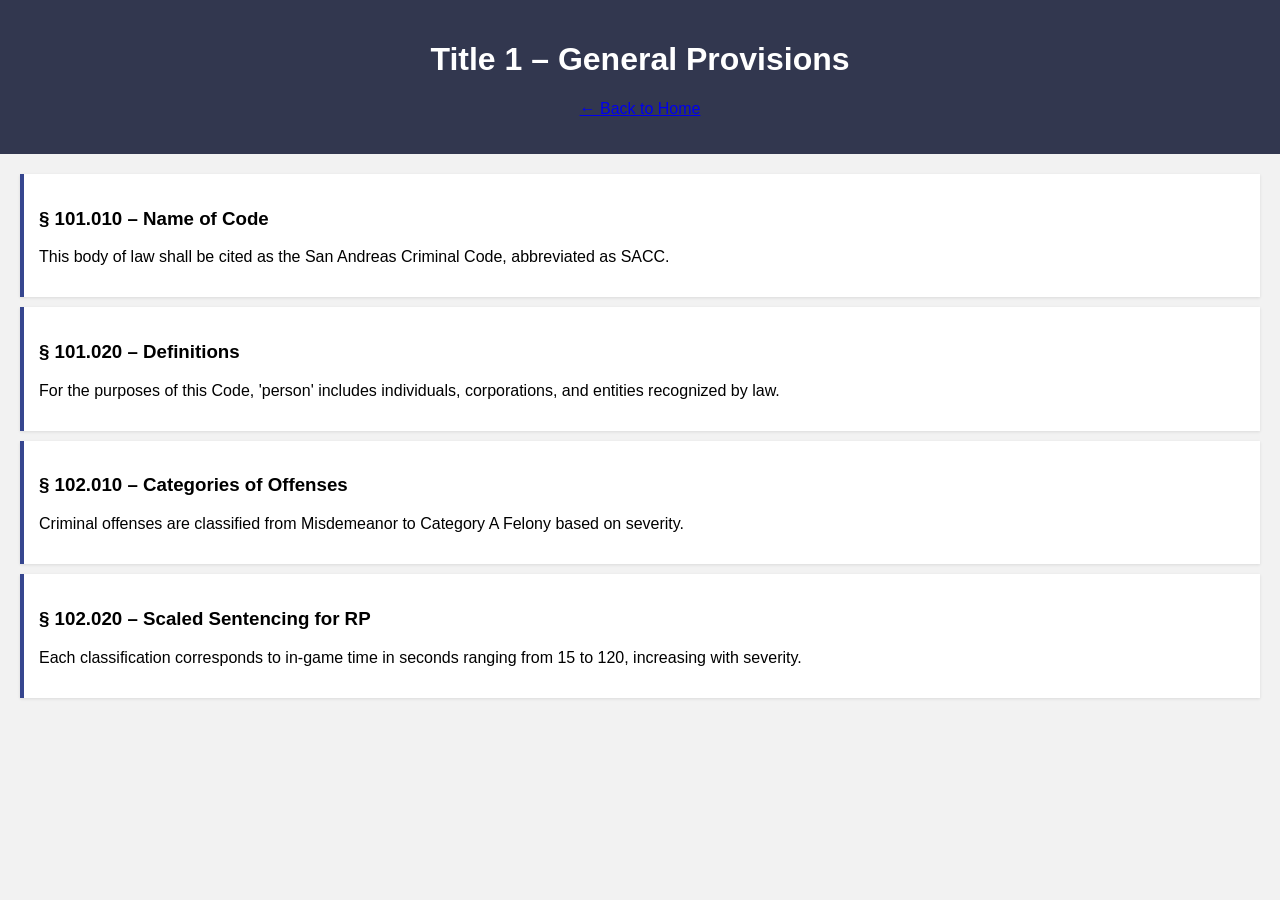
==== title1.html @ 2ac616ad "Add files via upload" ====
<!DOCTYPE html>
<html lang="en">
<head>
  <meta charset="UTF-8" />
  <meta name="viewport" content="width=device-width, initial-scale=1.0"/>
  <title>Title 1 – General Provisions | San Andreas Criminal Code</title>
  <link rel="stylesheet" href="style.css">
</head>
<body>
  <header>
    <h1>Title 1 – General Provisions</h1>
    <p><a href="index.html">← Back to Home</a></p>
  </header>
  <main>

    <div class="statute-entry">
      <h3>§ 101.010 – Name of Code</h3>
      <p>This body of law shall be cited as the San Andreas Criminal Code, abbreviated as SACC.</p>
    </div>
    
    <div class="statute-entry">
      <h3>§ 101.020 – Definitions</h3>
      <p>For the purposes of this Code, 'person' includes individuals, corporations, and entities recognized by law.</p>
    </div>
    
    <div class="statute-entry">
      <h3>§ 102.010 – Categories of Offenses</h3>
      <p>Criminal offenses are classified from Misdemeanor to Category A Felony based on severity.</p>
    </div>
    
    <div class="statute-entry">
      <h3>§ 102.020 – Scaled Sentencing for RP</h3>
      <p>Each classification corresponds to in-game time in seconds ranging from 15 to 120, increasing with severity.</p>
    </div>
    
  </main>
</body>
</html>
---- style.css ----
body {
  font-family: Arial, sans-serif;
  background: #f2f2f2;
  margin: 0;
  padding: 0;
}
header {
  background: #32374f;
  color: white;
  padding: 20px;
  text-align: center;
}
main {
  padding: 20px;
}
.title-list {
  list-style-type: none;
  padding: 0;
}
.title-list li {
  margin: 10px 0;
}
.title-list a {
  text-decoration: none;
  font-weight: bold;
  color: #36468f;
}
.title-list a:hover {
  text-decoration: underline;
}
.statute-entry {
  background: white;
  margin-bottom: 10px;
  padding: 15px;
  border-left: 4px solid #36468f;
  box-shadow: 0 1px 3px rgba(0,0,0,0.1);
}
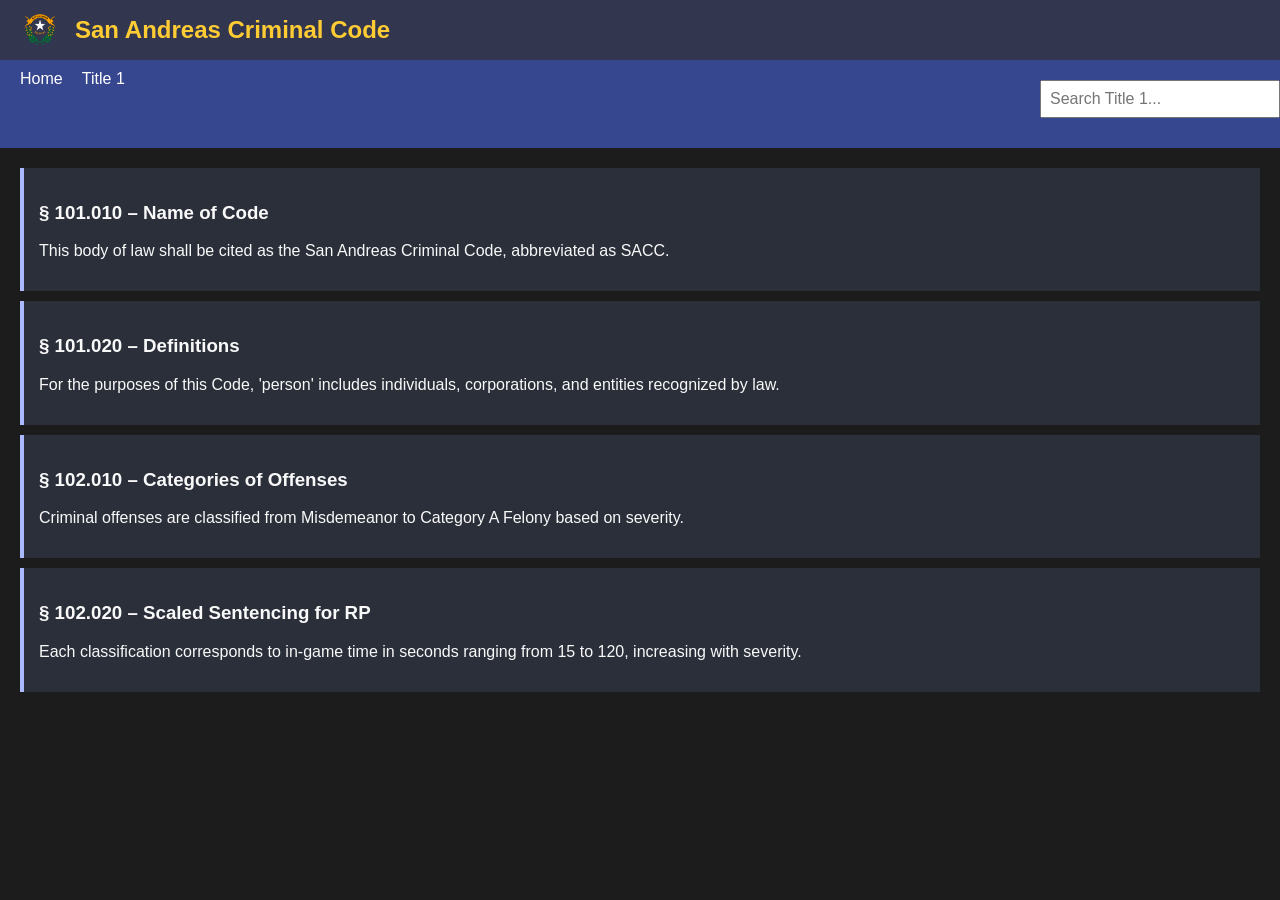
==== commit 662b41e6: "Add files via upload" ====
--- a/title1.html
+++ b/title1.html
@@ -9,11 +9,20 @@
 </head>
 <body>
   <header>
-    <h1>Title 1 – General Provisions</h1>
-    <p><a href="index.html">← Back to Home</a></p>
+    <img src="BattleBornRP.PNG" alt="BattleBorn RP Logo" />
+    <h1>San Andreas Criminal Code</h1>
   </header>
-  <main>
-
+  <nav>
+    <div>
+      <a href="index.html">Home</a>
+      <a href="title1.html">Title 1</a>
+    </div>
+    <div class="search-container">
+      <input type="text" id="searchBar" placeholder="Search Title 1...">
+    </div>
+  </nav>
+  <main id="statuteContainer">
+  
     <div class="statute-entry">
       <h3>§ 101.010 – Name of Code</h3>
       <p>This body of law shall be cited as the San Andreas Criminal Code, abbreviated as SACC.</p>
@@ -35,5 +44,15 @@
     </div>
     
   </main>
+  <script>
+    const searchBar = document.getElementById('searchBar');
+    const statutes = document.querySelectorAll('.statute-entry');
+    searchBar.addEventListener('input', () => {
+      const query = searchBar.value.toLowerCase();
+      statutes.forEach(entry => {
+        entry.style.display = entry.innerText.toLowerCase().includes(query) ? '' : 'none';
+      });
+    });
+  </script>
 </body>
 </html>
--- a/style.css
+++ b/style.css
@@ -1,38 +1,57 @@
 
 body {
-  font-family: Arial, sans-serif;
-  background: #f2f2f2;
+  font-family: 'Segoe UI', sans-serif;
+  background-color: #1c1c1c;
+  color: #f9f9f9;
   margin: 0;
   padding: 0;
 }
 header {
-  background: #32374f;
+  display: flex;
+  align-items: center;
+  background-color: #32374f;
+  padding: 10px 20px;
+}
+header img {
+  height: 40px;
+  margin-right: 15px;
+}
+header h1 {
+  font-size: 24px;
+  color: #ffcc33;
+  margin: 0;
+}
+nav {
+  background-color: #36468f;
+  padding: 10px 20px;
+  display: flex;
+  justify-content: space-between;
+  flex-wrap: wrap;
+}
+nav a {
   color: white;
-  padding: 20px;
-  text-align: center;
+  text-decoration: none;
+  margin-right: 15px;
+}
+nav a:hover {
+  text-decoration: underline;
 }
 main {
   padding: 20px;
 }
-.title-list {
-  list-style-type: none;
-  padding: 0;
+.search-container {
+  margin-top: 10px;
 }
-.title-list li {
-  margin: 10px 0;
-}
-.title-list a {
-  text-decoration: none;
-  font-weight: bold;
-  color: #36468f;
-}
-.title-list a:hover {
-  text-decoration: underline;
+input[type="text"] {
+  padding: 8px;
+  width: 100%;
+  max-width: 400px;
+  margin-bottom: 20px;
+  font-size: 16px;
 }
 .statute-entry {
-  background: white;
+  background-color: #2a2f3a;
+  padding: 15px;
   margin-bottom: 10px;
-  padding: 15px;
-  border-left: 4px solid #36468f;
-  box-shadow: 0 1px 3px rgba(0,0,0,0.1);
+  border-left: 4px solid #abbaff;
 }
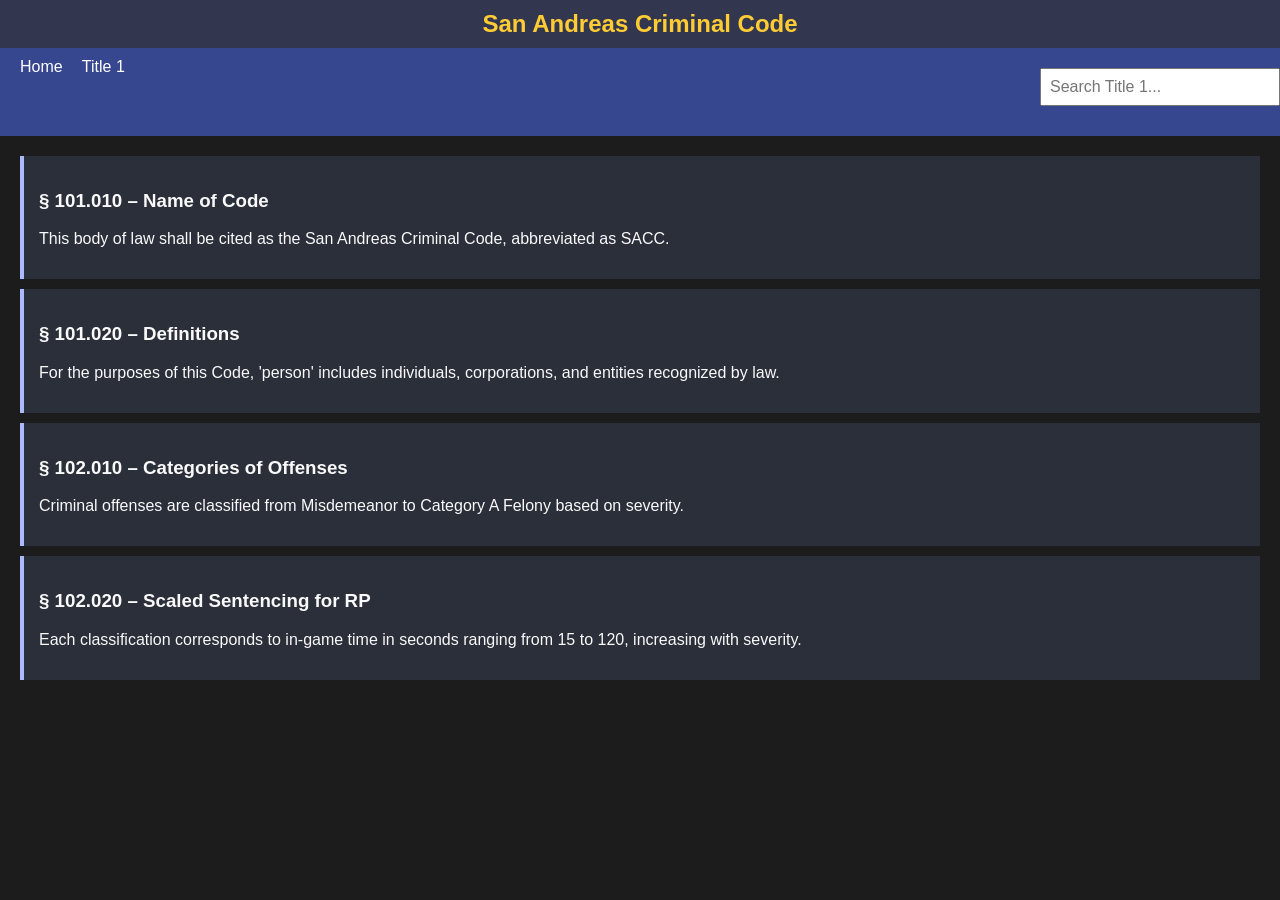
==== commit 2be55948: "Add files via upload" ====
--- a/title1.html
+++ b/title1.html
@@ -9,7 +9,7 @@
 </head>
 <body>
   <header>
-    <img src="BattleBornRP.PNG" alt="BattleBorn RP Logo" />
+    
     <h1>San Andreas Criminal Code</h1>
   </header>
   <nav>
--- a/style.css
+++ b/style.css
@@ -7,15 +7,11 @@
   padding: 0;
 }
 header {
-  display: flex;
-  align-items: center;
+  text-align: center;
   background-color: #32374f;
   padding: 10px 20px;
 }
-header img {
-  height: 40px;
-  margin-right: 15px;
-}
+
 header h1 {
   font-size: 24px;
   color: #ffcc33;
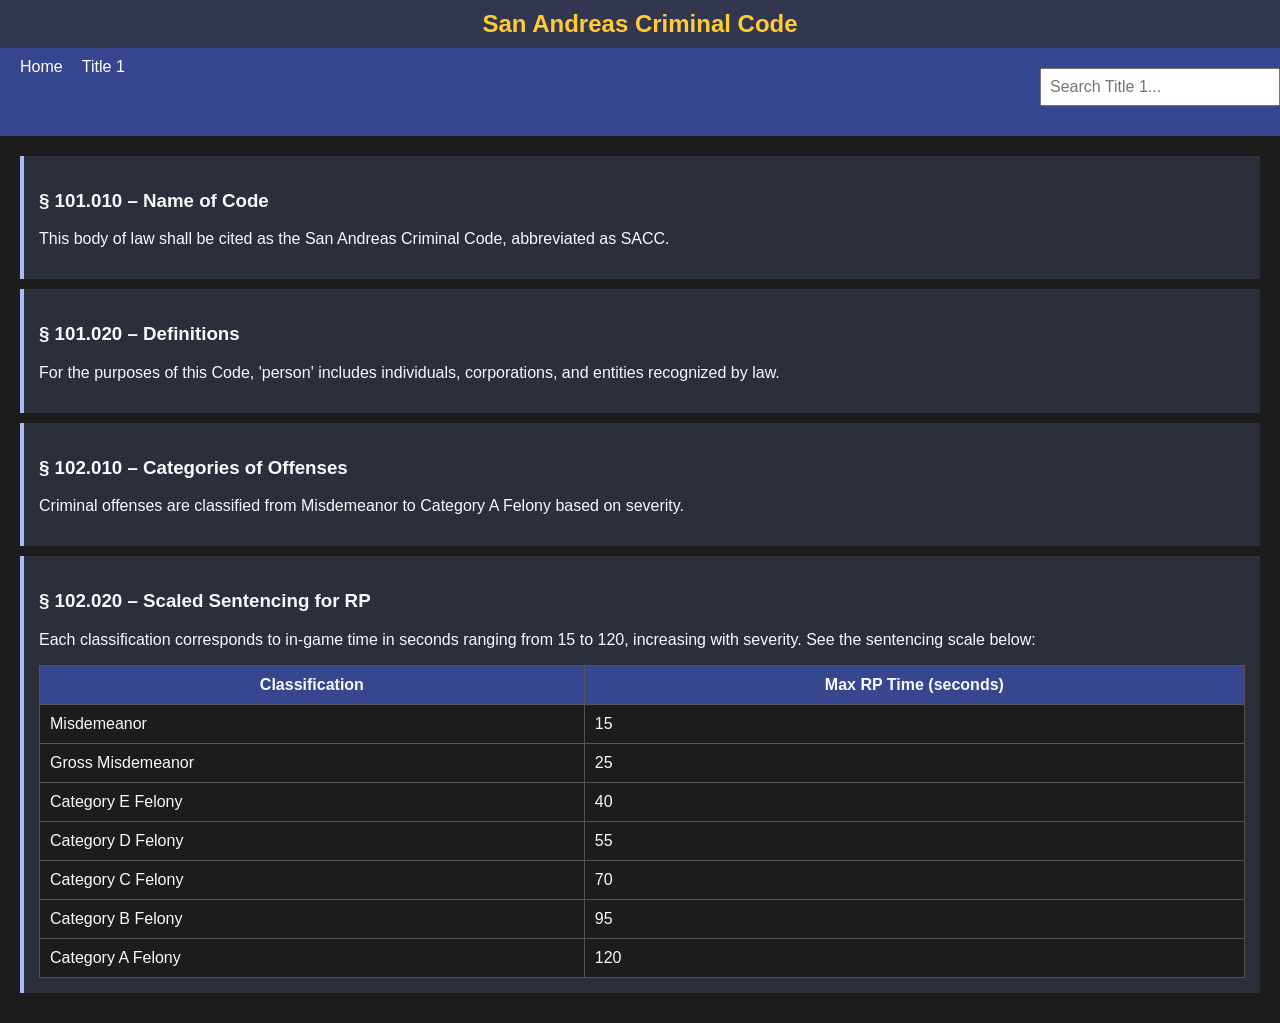
==== commit 1370db32: "Add files via upload" ====
--- a/title1.html
+++ b/title1.html
@@ -38,10 +38,29 @@
       <p>Criminal offenses are classified from Misdemeanor to Category A Felony based on severity.</p>
     </div>
     
-    <div class="statute-entry">
-      <h3>§ 102.020 – Scaled Sentencing for RP</h3>
-      <p>Each classification corresponds to in-game time in seconds ranging from 15 to 120, increasing with severity.</p>
-    </div>
+    
+<div class="statute-entry">
+  <h3>§ 102.020 – Scaled Sentencing for RP</h3>
+  <p>Each classification corresponds to in-game time in seconds ranging from 15 to 120, increasing with severity. See the sentencing scale below:</p>
+  <table style="width:100%; background:#1c1c1c; color:#f9f9f9; border-collapse: collapse;">
+    <thead>
+      <tr style="background-color:#36468f;">
+        <th style="padding: 10px; border: 1px solid #555;">Classification</th>
+        <th style="padding: 10px; border: 1px solid #555;">Max RP Time (seconds)</th>
+      </tr>
+    </thead>
+    <tbody>
+      <tr><td style="padding: 10px; border: 1px solid #555;">Misdemeanor</td><td style="padding: 10px; border: 1px solid #555;">15</td></tr>
+      <tr><td style="padding: 10px; border: 1px solid #555;">Gross Misdemeanor</td><td style="padding: 10px; border: 1px solid #555;">25</td></tr>
+      <tr><td style="padding: 10px; border: 1px solid #555;">Category E Felony</td><td style="padding: 10px; border: 1px solid #555;">40</td></tr>
+      <tr><td style="padding: 10px; border: 1px solid #555;">Category D Felony</td><td style="padding: 10px; border: 1px solid #555;">55</td></tr>
+      <tr><td style="padding: 10px; border: 1px solid #555;">Category C Felony</td><td style="padding: 10px; border: 1px solid #555;">70</td></tr>
+      <tr><td style="padding: 10px; border: 1px solid #555;">Category B Felony</td><td style="padding: 10px; border: 1px solid #555;">95</td></tr>
+      <tr><td style="padding: 10px; border: 1px solid #555;">Category A Felony</td><td style="padding: 10px; border: 1px solid #555;">120</td></tr>
+    </tbody>
+  </table>
+</div>
+
     
   </main>
   <script>
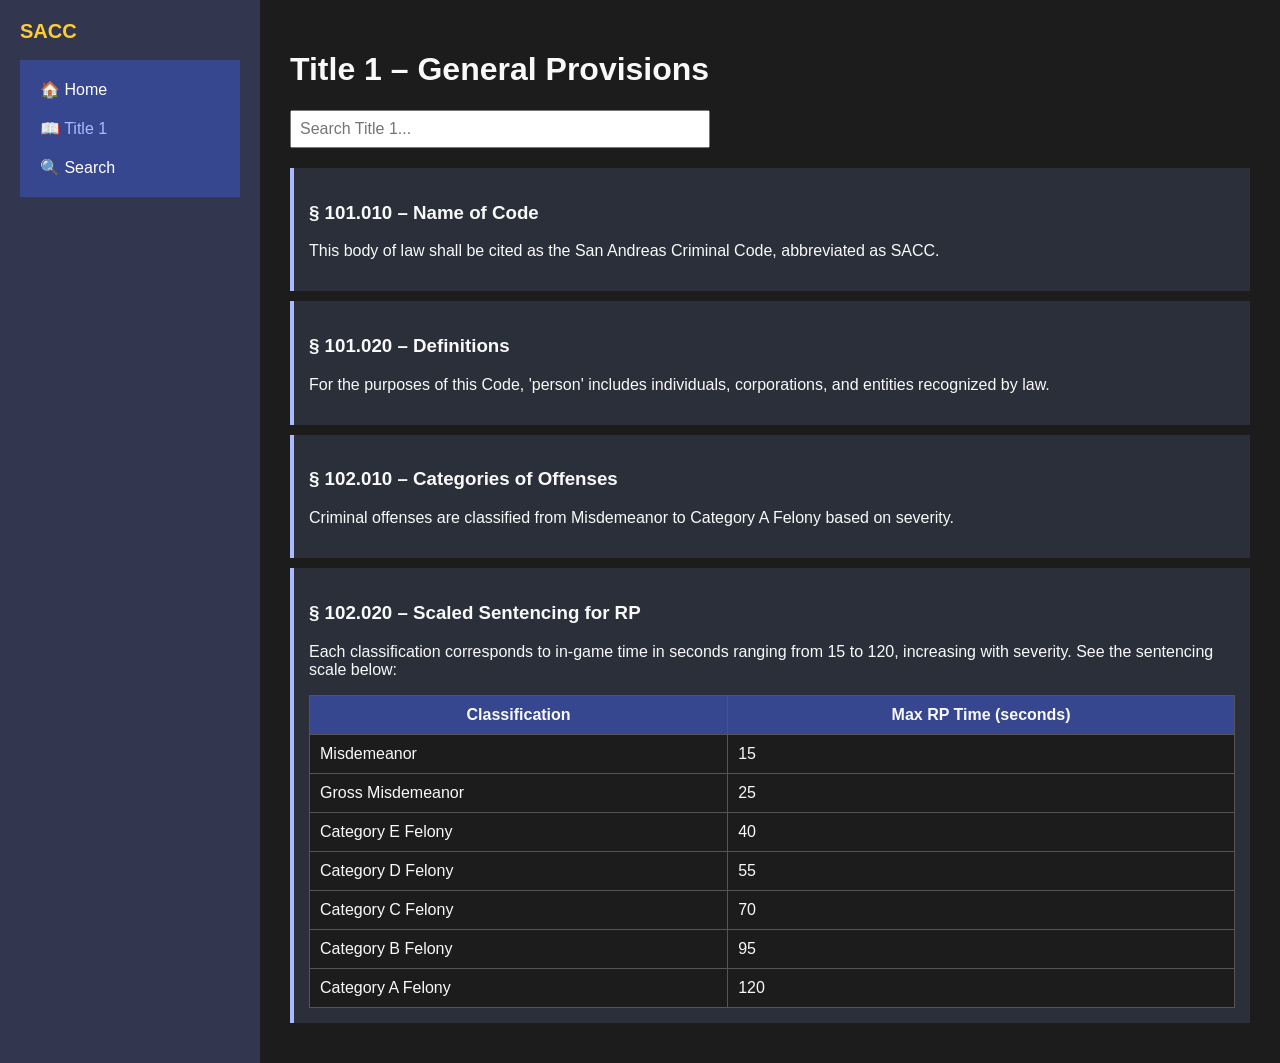
==== commit b24562f3: "Add files via upload" ====
--- a/title1.html
+++ b/title1.html
@@ -8,61 +8,53 @@
   <link rel="stylesheet" href="style.css">
 </head>
 <body>
-  <header>
-    
-    <h1>San Andreas Criminal Code</h1>
-  </header>
-  <nav>
-    <div>
-      <a href="index.html">Home</a>
-      <a href="title1.html">Title 1</a>
-    </div>
-    <div class="search-container">
+  <div class="container">
+    <aside class="sidebar">
+      <h2>SACC</h2>
+      <nav>
+        <a href="index.html">🏠 Home</a>
+        <a href="title1.html" class="active">📖 Title 1</a>
+        <a href="search.html">🔍 Search</a>
+      </nav>
+    </aside>
+    <main class="main-content">
+      <h1>Title 1 – General Provisions</h1>
       <input type="text" id="searchBar" placeholder="Search Title 1...">
-    </div>
-  </nav>
-  <main id="statuteContainer">
-  
-    <div class="statute-entry">
-      <h3>§ 101.010 – Name of Code</h3>
-      <p>This body of law shall be cited as the San Andreas Criminal Code, abbreviated as SACC.</p>
-    </div>
-    
-    <div class="statute-entry">
-      <h3>§ 101.020 – Definitions</h3>
-      <p>For the purposes of this Code, 'person' includes individuals, corporations, and entities recognized by law.</p>
-    </div>
-    
-    <div class="statute-entry">
-      <h3>§ 102.010 – Categories of Offenses</h3>
-      <p>Criminal offenses are classified from Misdemeanor to Category A Felony based on severity.</p>
-    </div>
-    
-    
-<div class="statute-entry">
-  <h3>§ 102.020 – Scaled Sentencing for RP</h3>
-  <p>Each classification corresponds to in-game time in seconds ranging from 15 to 120, increasing with severity. See the sentencing scale below:</p>
-  <table style="width:100%; background:#1c1c1c; color:#f9f9f9; border-collapse: collapse;">
-    <thead>
-      <tr style="background-color:#36468f;">
-        <th style="padding: 10px; border: 1px solid #555;">Classification</th>
-        <th style="padding: 10px; border: 1px solid #555;">Max RP Time (seconds)</th>
-      </tr>
-    </thead>
-    <tbody>
-      <tr><td style="padding: 10px; border: 1px solid #555;">Misdemeanor</td><td style="padding: 10px; border: 1px solid #555;">15</td></tr>
-      <tr><td style="padding: 10px; border: 1px solid #555;">Gross Misdemeanor</td><td style="padding: 10px; border: 1px solid #555;">25</td></tr>
-      <tr><td style="padding: 10px; border: 1px solid #555;">Category E Felony</td><td style="padding: 10px; border: 1px solid #555;">40</td></tr>
-      <tr><td style="padding: 10px; border: 1px solid #555;">Category D Felony</td><td style="padding: 10px; border: 1px solid #555;">55</td></tr>
-      <tr><td style="padding: 10px; border: 1px solid #555;">Category C Felony</td><td style="padding: 10px; border: 1px solid #555;">70</td></tr>
-      <tr><td style="padding: 10px; border: 1px solid #555;">Category B Felony</td><td style="padding: 10px; border: 1px solid #555;">95</td></tr>
-      <tr><td style="padding: 10px; border: 1px solid #555;">Category A Felony</td><td style="padding: 10px; border: 1px solid #555;">120</td></tr>
-    </tbody>
-  </table>
-</div>
-
-    
-  </main>
+      <div class="statute-entry">
+        <h3>§ 101.010 – Name of Code</h3>
+        <p>This body of law shall be cited as the San Andreas Criminal Code, abbreviated as SACC.</p>
+      </div>
+      <div class="statute-entry">
+        <h3>§ 101.020 – Definitions</h3>
+        <p>For the purposes of this Code, 'person' includes individuals, corporations, and entities recognized by law.</p>
+      </div>
+      <div class="statute-entry">
+        <h3>§ 102.010 – Categories of Offenses</h3>
+        <p>Criminal offenses are classified from Misdemeanor to Category A Felony based on severity.</p>
+      </div>
+      <div class="statute-entry">
+        <h3>§ 102.020 – Scaled Sentencing for RP</h3>
+        <p>Each classification corresponds to in-game time in seconds ranging from 15 to 120, increasing with severity. See the sentencing scale below:</p>
+        <table style="width:100%; background:#1c1c1c; color:#f9f9f9; border-collapse: collapse;">
+          <thead>
+            <tr style="background-color:#36468f;">
+              <th style="padding: 10px; border: 1px solid #555;">Classification</th>
+              <th style="padding: 10px; border: 1px solid #555;">Max RP Time (seconds)</th>
+            </tr>
+          </thead>
+          <tbody>
+            <tr><td style="padding: 10px; border: 1px solid #555;">Misdemeanor</td><td style="padding: 10px; border: 1px solid #555;">15</td></tr>
+            <tr><td style="padding: 10px; border: 1px solid #555;">Gross Misdemeanor</td><td style="padding: 10px; border: 1px solid #555;">25</td></tr>
+            <tr><td style="padding: 10px; border: 1px solid #555;">Category E Felony</td><td style="padding: 10px; border: 1px solid #555;">40</td></tr>
+            <tr><td style="padding: 10px; border: 1px solid #555;">Category D Felony</td><td style="padding: 10px; border: 1px solid #555;">55</td></tr>
+            <tr><td style="padding: 10px; border: 1px solid #555;">Category C Felony</td><td style="padding: 10px; border: 1px solid #555;">70</td></tr>
+            <tr><td style="padding: 10px; border: 1px solid #555;">Category B Felony</td><td style="padding: 10px; border: 1px solid #555;">95</td></tr>
+            <tr><td style="padding: 10px; border: 1px solid #555;">Category A Felony</td><td style="padding: 10px; border: 1px solid #555;">120</td></tr>
+          </tbody>
+        </table>
+      </div>
+    </main>
+  </div>
   <script>
     const searchBar = document.getElementById('searchBar');
     const statutes = document.querySelectorAll('.statute-entry');
--- a/style.css
+++ b/style.css
@@ -51,3 +51,37 @@
   margin-bottom: 10px;
   border-left: 4px solid #abbaff;
 }
+
+.container {
+  display: flex;
+  min-height: 100vh;
+}
+.sidebar {
+  width: 220px;
+  background-color: #32374f;
+  padding: 20px;
+  color: white;
+  flex-shrink: 0;
+}
+.sidebar h2 {
+  margin-top: 0;
+  font-size: 20px;
+  color: #ffcc33;
+}
+.sidebar nav {
+  display: flex;
+  flex-direction: column;
+}
+.sidebar nav a {
+  color: white;
+  padding: 10px 0;
+  text-decoration: none;
+}
+.sidebar nav a:hover,
+.sidebar nav a.active {
+  color: #abbaff;
+}
+.main-content {
+  flex-grow: 1;
+  padding: 30px;
+}
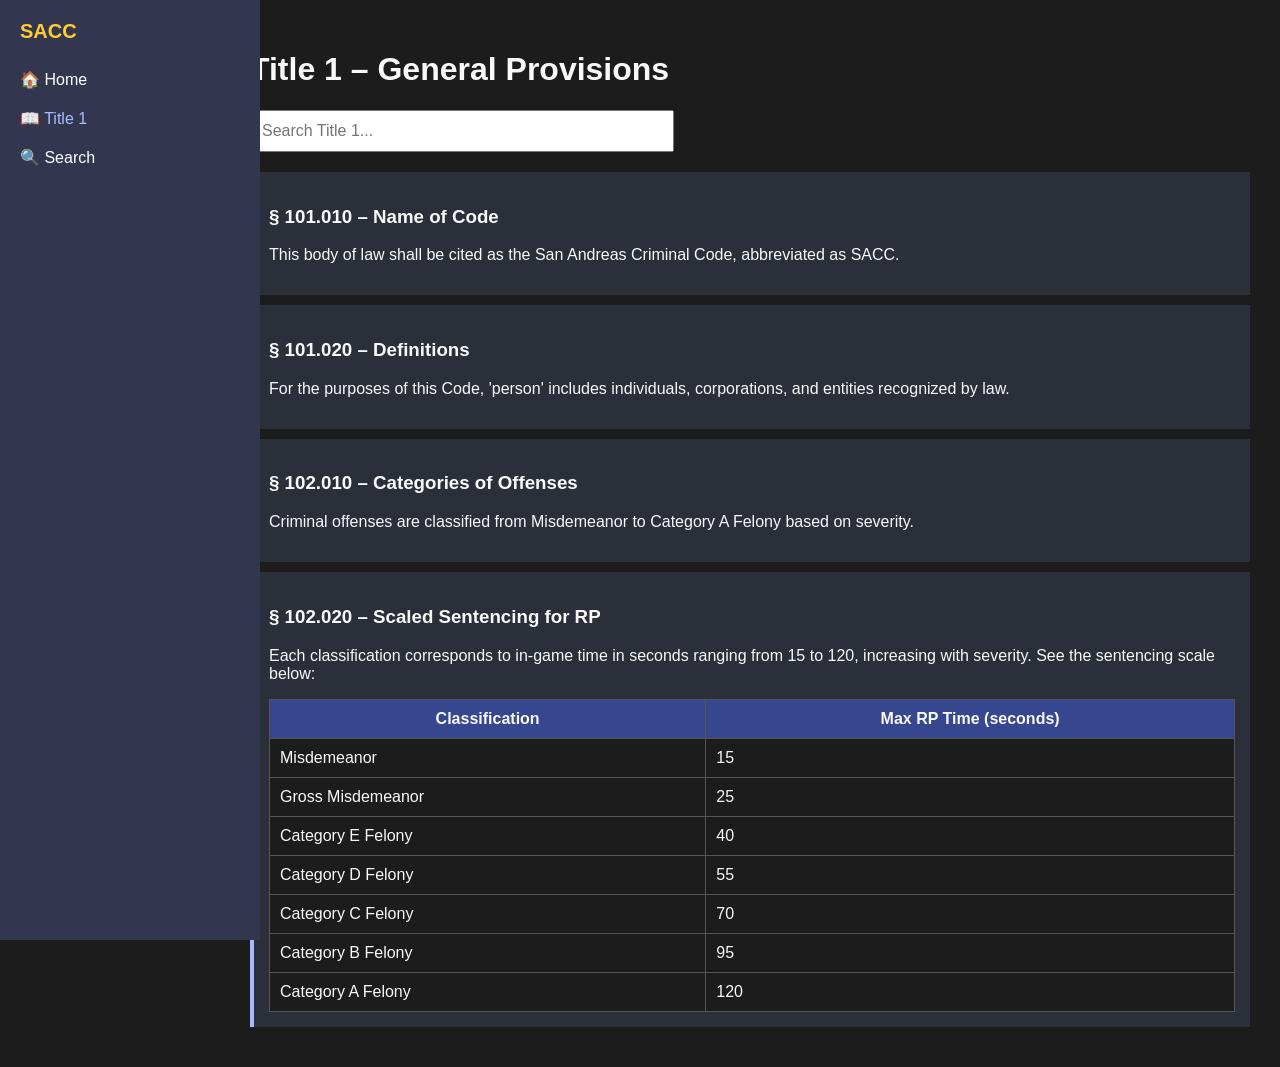
==== commit 1480b6f8: "Add files via upload" ====
--- a/title1.html
+++ b/title1.html
@@ -4,7 +4,7 @@
 <head>
   <meta charset="UTF-8" />
   <meta name="viewport" content="width=device-width, initial-scale=1.0"/>
-  <title>Title 1 – General Provisions | San Andreas Criminal Code</title>
+  <title>Title 1 – General Provisions</title>
   <link rel="stylesheet" href="style.css">
 </head>
 <body>
--- a/style.css
+++ b/style.css
@@ -1,57 +1,10 @@
 
 body {
+  margin: 0;
   font-family: 'Segoe UI', sans-serif;
   background-color: #1c1c1c;
   color: #f9f9f9;
-  margin: 0;
-  padding: 0;
 }
-header {
-  text-align: center;
-  background-color: #32374f;
-  padding: 10px 20px;
-}
-
-header h1 {
-  font-size: 24px;
-  color: #ffcc33;
-  margin: 0;
-}
-nav {
-  background-color: #36468f;
-  padding: 10px 20px;
-  display: flex;
-  justify-content: space-between;
-  flex-wrap: wrap;
-}
-nav a {
-  color: white;
-  text-decoration: none;
-  margin-right: 15px;
-}
-nav a:hover {
-  text-decoration: underline;
-}
-main {
-  padding: 20px;
-}
-.search-container {
-  margin-top: 10px;
-}
-input[type="text"] {
-  padding: 8px;
-  width: 100%;
-  max-width: 400px;
-  margin-bottom: 20px;
-  font-size: 16px;
-}
-.statute-entry {
-  background-color: #2a2f3a;
-  padding: 15px;
-  margin-bottom: 10px;
-  border-left: 4px solid #abbaff;
-}
-
 .container {
   display: flex;
   min-height: 100vh;
@@ -62,6 +15,8 @@
   padding: 20px;
   color: white;
   flex-shrink: 0;
+  height: 100vh;
+  position: fixed;
 }
 .sidebar h2 {
   margin-top: 0;
@@ -82,6 +37,20 @@
   color: #abbaff;
 }
 .main-content {
-  flex-grow: 1;
+  margin-left: 220px;
   padding: 30px;
+  width: 100%;
 }
+input[type="text"] {
+  padding: 10px;
+  font-size: 16px;
+  margin-bottom: 20px;
+  width: 100%;
+  max-width: 400px;
+}
+.statute-entry {
+  background-color: #2a2f3a;
+  padding: 15px;
+  margin-bottom: 10px;
+  border-left: 4px solid #abbaff;
+}
